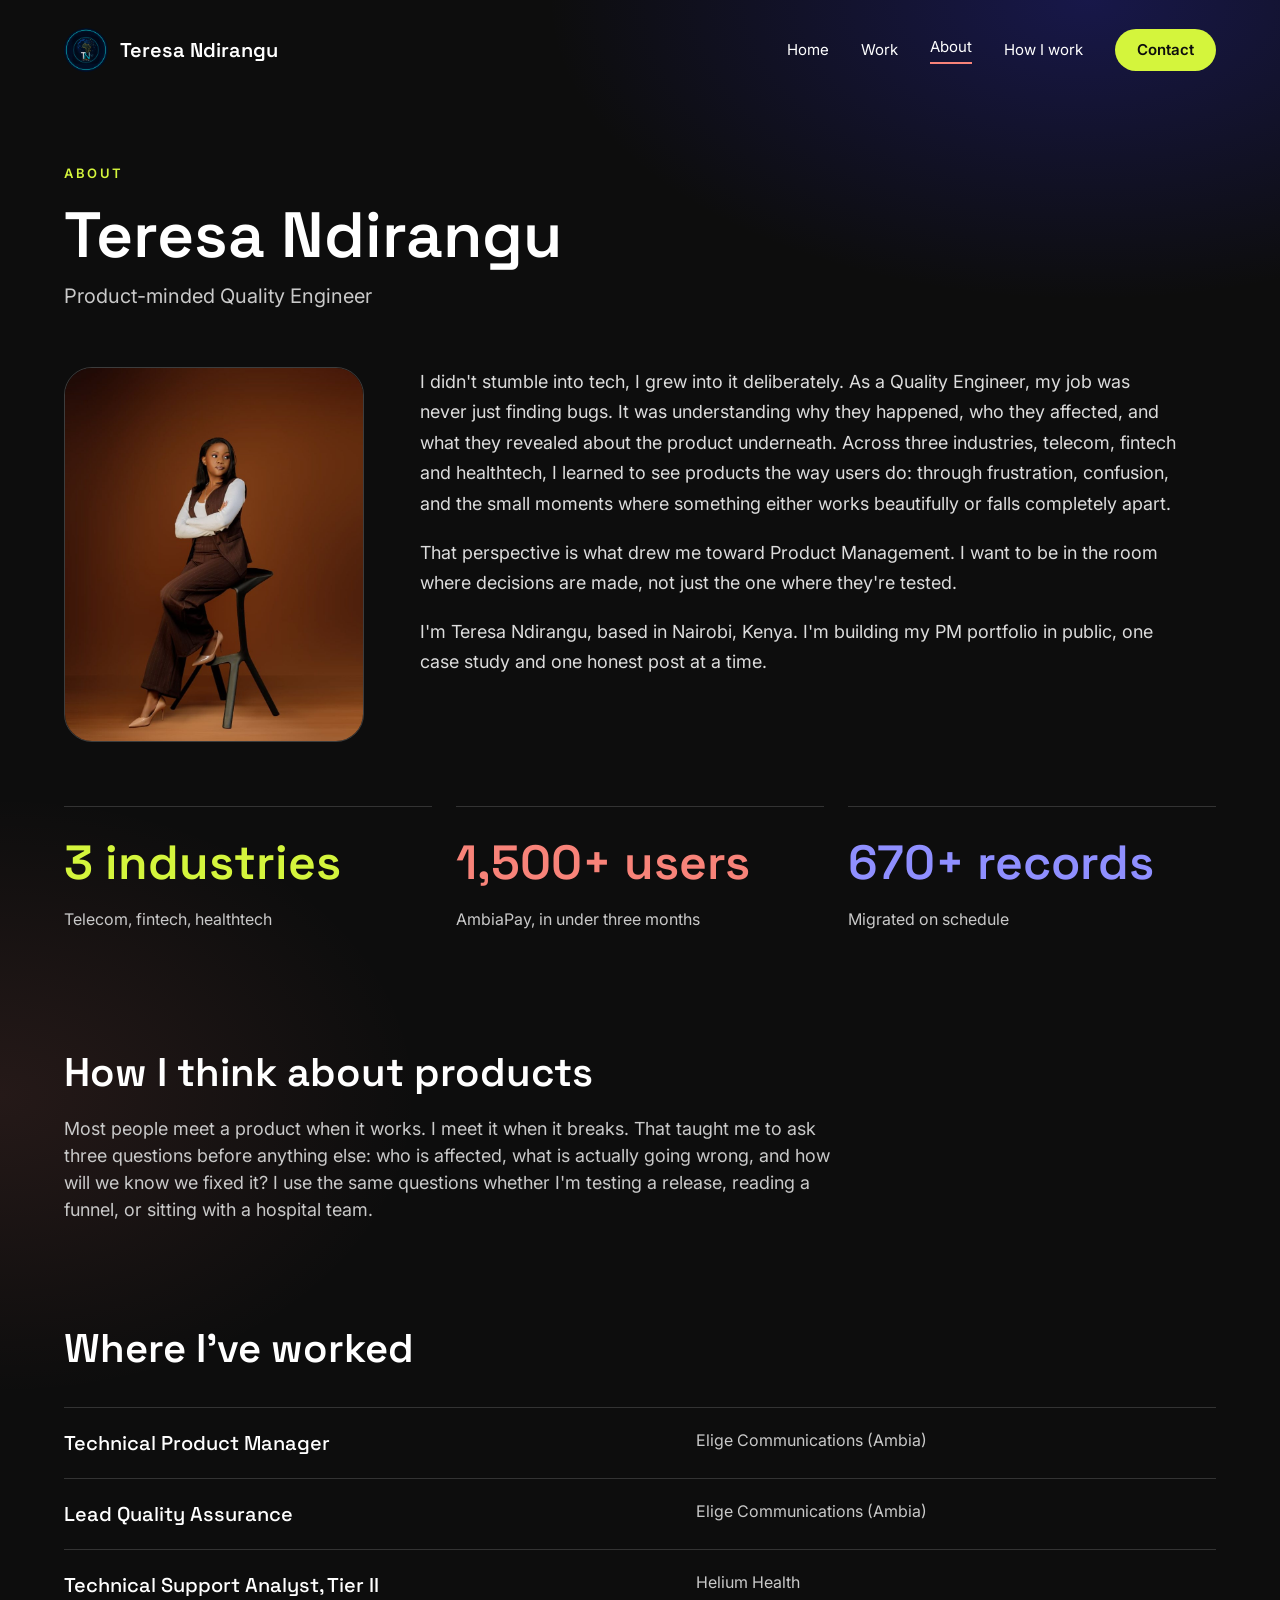
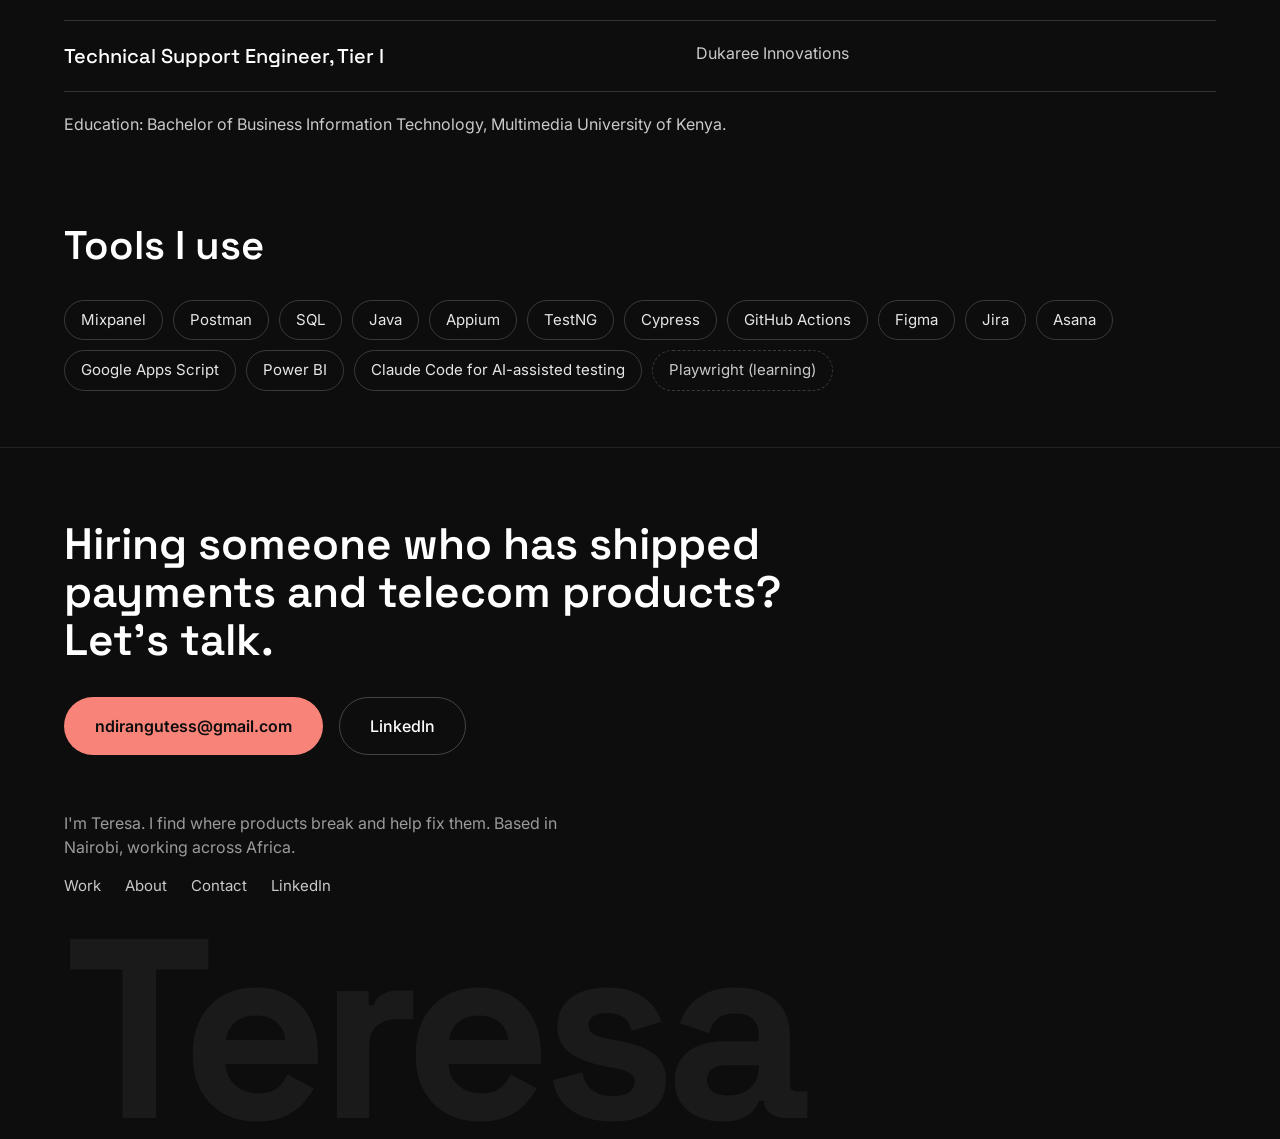
==== about.html @ 6f87e32b "Add portfolio site: home, work, about, how I work, contact Co-Authored-By: Claude Sonnet 5.5 <norepl" ====
<!doctype html>
<html lang="en">
<head>
<meta charset="utf-8">
<meta name="viewport" content="width=device-width, initial-scale=1">
<title>About | Teresa Ndirangu</title>
<meta name="description" content="Product-minded Quality Engineer based in Nairobi. Telecom, fintech and healthtech.">
<link rel="preconnect" href="https://fonts.googleapis.com">
<link href="https://fonts.googleapis.com/css2?family=Space+Grotesk:wght@400;500;600;700&family=Inter:wght@400;500;600&display=swap" rel="stylesheet">
<link rel="stylesheet" href="style.css">
</head>
<body>
<header class="nav">
  <a class="brand" href="index.html"><img src="assets/logo.jpg" alt="TN logo"><span>Teresa Ndirangu</span></a>
  <button class="burger" aria-expanded="false" aria-label="Menu">Menu</button>
  <nav class="links"><a href="index.html">Home</a><a href="work.html">Work</a><a href="about.html" class=on>About</a><a href="how-i-work.html">How I work</a><a class="cta" href="contact.html">Contact</a></nav>
</header>
<main>
<section class="wrap page-h">
  <div class="eyebrow">About</div>
  <h1>Teresa Ndirangu</h1>
  <p class="muted" style="font-size:20px;margin:12px 0 0">Product-minded Quality Engineer</p>
</section>
<section class="wrap about">
  <img src="assets/about.jpg" alt="Teresa Ndirangu seated on a stool in a brown pinstripe suit">
  <div class="txt">
    <p>I didn't stumble into tech, I grew into it deliberately. As a Quality Engineer, my job was never just finding bugs. It was understanding why they happened, who they affected, and what they revealed about the product underneath. Across three industries, telecom, fintech and healthtech, I learned to see products the way users do: through frustration, confusion, and the small moments where something either works beautifully or falls completely apart.</p>
    <p>That perspective is what drew me toward Product Management. I want to be in the room where decisions are made, not just the one where they're tested.</p>
    <p>I'm Teresa Ndirangu, based in Nairobi, Kenya. I'm building my PM portfolio in public, one case study and one honest post at a time.</p>
  </div>
</section>
<section class="wrap proof" style="padding-top:8px">
  <div><div class="n" style="color:var(--lime)">3 industries</div><p>Telecom, fintech, healthtech</p></div>
  <div><div class="n" style="color:var(--coral)">1,500+ users</div><p>AmbiaPay, in under three months</p></div>
  <div><div class="n" style="color:#8f8fff">670+ records</div><p>Migrated on schedule</p></div>
</section>
<section class="wrap sec">
  <h2>How I think about products</h2>
  <p class="lead" style="max-width:780px">Most people meet a product when it works. I meet it when it breaks. That taught me to ask three questions before anything else: who is affected, what is actually going wrong, and how will we know we fixed it? I use the same questions whether I'm testing a release, reading a funnel, or sitting with a hospital team.</p>
</section>
<section class="wrap sec" style="padding-top:8px">
  <h2>Where I've worked</h2>
  <div class="roles" style="margin-top:28px">
    <div><b>Technical Product Manager</b><span>Elige Communications (Ambia)</span></div>
    <div><b>Lead Quality Assurance</b><span>Elige Communications (Ambia)</span></div>
    <div><b>Technical Support Analyst, Tier II</b><span>Helium Health</span></div>
    <div><b>Technical Support Engineer, Tier I</b><span>Dukaree Innovations</span></div>
  </div>
  <p class="muted" style="margin-top:20px">Education: Bachelor of Business Information Technology, Multimedia University of Kenya.</p>
</section>
<section class="wrap sec" style="padding-top:8px">
  <h2>Tools I use</h2>
  <div class="chips" style="margin-top:24px"><span>Mixpanel</span><span>Postman</span><span>SQL</span><span>Java</span><span>Appium</span><span>TestNG</span><span>Cypress</span><span>GitHub Actions</span><span>Figma</span><span>Jira</span><span>Asana</span><span>Google Apps Script</span><span>Power BI</span><span>Claude Code for AI-assisted testing</span><span class="learn">Playwright (learning)</span></div>
</section>
</main>
<footer class="wrap cta-sec">
  <h2>Hiring someone who has shipped payments and telecom products? Let's talk.</h2>
  <div class="row"><a class="btn coral" href="mailto:ndirangutess@gmail.com">ndirangutess@gmail.com</a><a class="btn ghost" href="https://www.linkedin.com/in/teresa-ndirangu/" target="_blank" rel="noopener">LinkedIn</a></div>
  <p class="blurb">I'm Teresa. I find where products break and help fix them. Based in Nairobi, working across Africa.</p>
  <div class="foot-links"><a href="work.html">Work</a><a href="about.html">About</a><a href="contact.html">Contact</a><a href="https://www.linkedin.com/in/teresa-ndirangu/" target="_blank" rel="noopener">LinkedIn</a></div>
  <div class="wordmark" aria-hidden="true">Teresa</div>
</footer>
<script src="script.js"></script>
</body>
</html>
---- style.css ----
:root{--bg:#0d0d0d;--blue:#3333E6;--lime:#D4F53C;--coral:#F88379;--text:#fff;--muted:#c9c9c9;--line:#2a2a2a;--pad:64px}
*{box-sizing:border-box}
html{scroll-behavior:smooth}
body{margin:0;background-color:var(--bg);background-image:radial-gradient(900px 500px at 85% 0%,rgba(51,51,230,.28),transparent 60%),radial-gradient(700px 500px at 0% 40%,rgba(248,131,121,.10),transparent 60%);background-repeat:no-repeat;color:var(--text);font-family:'Inter',system-ui,sans-serif;line-height:1.5}
a{color:inherit;text-decoration:none}
img{max-width:100%}
h1,h2,h3{font-family:'Space Grotesk',sans-serif;font-weight:600;margin:0}
.wrap{padding-left:var(--pad);padding-right:var(--pad)}
.eyebrow{font-size:13px;letter-spacing:.2em;color:var(--lime);font-weight:600;text-transform:uppercase}
.muted{color:var(--muted)}
/* nav */
.nav{display:flex;align-items:center;justify-content:space-between;gap:16px;padding:28px var(--pad);position:relative;z-index:5}
.brand{display:flex;align-items:center;gap:12px;font-family:'Space Grotesk',sans-serif;font-weight:600;font-size:20px}
.brand img{width:44px;height:44px;border-radius:999px;object-fit:cover}
.links{display:flex;gap:32px;align-items:center;font-size:15px}
.links a:hover{color:var(--lime)}
.links a.on{border-bottom:2px solid var(--coral);padding-bottom:4px}
.links a.cta{background:var(--lime);color:#0d0d0d;padding:10px 22px;border-radius:999px;font-weight:600;border:0}
.links a.cta:hover{color:#0d0d0d;filter:brightness(1.08)}
.burger{display:none;background:none;border:1px solid #444;color:#fff;border-radius:12px;padding:10px 14px;font:inherit;cursor:pointer}
/* buttons */
.btn{display:inline-block;padding:16px 30px;border-radius:999px;font-weight:600;border:1px solid transparent;cursor:pointer;font:inherit;font-weight:600}
.btn.blue{background:linear-gradient(135deg,#3333E6,#6a6aff);color:#fff}
.btn.ghost{border-color:#444;font-weight:500;background:none;color:#fff}
.btn.coral{background:var(--coral);color:#0d0d0d}
.btn:hover{filter:brightness(1.1)}
/* hero */
.hero{position:relative;overflow:hidden;padding-top:56px;padding-bottom:40px;display:flex;flex-wrap:nowrap;gap:48px;align-items:center}
.hero .logo-bg{position:absolute;left:-440px;top:50%;width:1100px;max-width:none;transform:translateY(-50%);opacity:.2;mix-blend-mode:screen;pointer-events:none;-webkit-mask-image:linear-gradient(to right,#000 45%,transparent 85%);mask-image:linear-gradient(to right,#000 45%,transparent 85%)}
.hero .copy{flex:1 1 0;min-width:0;position:relative}
.hero h1{font-size:68px;line-height:1.03;margin-top:20px}
.hero p{font-size:19px;line-height:1.6;color:var(--muted);max-width:640px;margin:28px 0 0}
.hero .row{display:flex;gap:16px;margin-top:36px;flex-wrap:wrap}
.hero .photo{flex:0 1 400px;position:relative;min-width:0}
.hero .photo .glow{position:absolute;inset:-14px;border-radius:48px;background:linear-gradient(150deg,rgba(212,245,60,.55),rgba(248,131,121,.45) 55%,rgba(51,51,230,.55));filter:blur(28px);opacity:.55}
.hero .photo img{position:relative;display:block;width:100%;aspect-ratio:4/5;object-fit:cover;object-position:50% 20%;border-radius:40px;border:1px solid rgba(255,255,255,.2)}
/* proof */
.proof{padding-top:56px;padding-bottom:56px;display:grid;grid-template-columns:repeat(3,minmax(0,1fr));gap:24px}
.proof>div{border-top:1px solid #333;padding-top:20px}
.proof .n{font-family:'Space Grotesk',sans-serif;font-size:48px;font-weight:600}
.proof p{margin:8px 0 0;color:var(--muted)}
/* sections */
.sec{padding-top:56px;padding-bottom:56px}
.sec h2{font-size:40px}
.sec .lead{color:var(--muted);font-size:18px;margin:12px 0 32px;max-width:720px}
.exp{border-top:1px solid #333}
.exp>div{display:flex;flex-wrap:wrap;gap:16px 40px;padding:24px 0;border-bottom:1px solid #333;align-items:baseline}
.exp .num{font-family:'Space Grotesk',sans-serif;width:48px}
.exp .t{font-family:'Space Grotesk',sans-serif;font-size:24px;font-weight:500;flex:0 0 300px}
.exp .d{color:var(--muted);flex:1 1 320px;line-height:1.55}
/* staircase */
.head-row{display:flex;flex-wrap:wrap;justify-content:space-between;align-items:flex-end;gap:16px;margin-bottom:48px}
.stairs{display:grid;grid-template-columns:repeat(3,minmax(0,1fr));gap:28px;align-items:start;padding-bottom:260px}
.card{display:flex;flex-direction:column;justify-content:space-between;height:420px;padding:32px;border-radius:32px;transition:transform .2s,box-shadow .2s}
.card:hover{transform:translateY(-4px)}
.card:nth-child(2){margin-top:120px}.card:nth-child(3){margin-top:240px}
.card .tag{font-size:12px;letter-spacing:.16em;font-weight:600;text-transform:uppercase}
.card .foot{display:flex;align-items:flex-end;justify-content:space-between;gap:16px}
.card h3{font-size:30px;line-height:1.1}
.card p{color:#eee;margin:12px 0 0}
.go{flex:0 0 auto;display:flex;align-items:center;justify-content:center;width:46px;height:46px;border-radius:999px;background:rgba(255,255,255,.14);border:1px solid rgba(255,255,255,.35)}
.go svg{width:18px;height:18px}
.g-lime{background:linear-gradient(160deg,rgba(212,245,60,.55),rgba(212,245,60,.10) 55%,rgba(212,245,60,0));border:1px solid rgba(212,245,60,.35)}
.g-coral{background:linear-gradient(160deg,rgba(248,131,121,.75),rgba(248,131,121,.18) 55%,rgba(248,131,121,0));border:1px solid rgba(248,131,121,.5)}
.g-blue{background:linear-gradient(160deg,rgba(80,80,255,.7),rgba(51,51,230,.16) 55%,rgba(51,51,230,0));border:1px solid rgba(120,120,255,.45)}
.t-lime{color:var(--lime)}.t-coral{color:#ffd2cd}.t-blue{color:#b5b5ff}
/* cta + footer */
.cta-sec{padding-top:72px;border-top:1px solid #222;overflow:hidden}
.cta-sec h2{font-size:44px;line-height:1.1;max-width:760px}
.cta-sec .row{display:flex;flex-wrap:wrap;gap:16px;margin-top:32px}
.blurb{color:#9a9a9a;margin:56px 0 0;max-width:520px}
.foot-links{display:flex;gap:24px;flex-wrap:wrap;margin-top:16px;color:var(--muted);font-size:15px}
.foot-links a:hover{color:var(--lime)}
.wordmark{font-family:'Space Grotesk',sans-serif;font-weight:700;font-size:min(20vw,260px);line-height:.85;letter-spacing:-.04em;color:#1a1a1a;margin-top:24px;white-space:nowrap;overflow:hidden;user-select:none}
/* page headers */
.page-h{padding-top:64px;padding-bottom:32px}
.page-h h1{font-size:64px;line-height:1.05;margin-top:18px;max-width:980px}
/* stages strip */
.strip{display:grid;grid-template-columns:repeat(4,minmax(0,1fr));gap:20px;margin-top:48px}
.strip>div{padding-top:14px;border-top:3px solid var(--lime)}
.strip>div:nth-child(2){border-color:var(--coral)}.strip>div:nth-child(3){border-color:#8f8fff}
.strip h3{font-size:22px}.strip p{color:var(--muted);font-size:15px;margin:6px 0 0}
/* stories */
.stories{display:flex;flex-direction:column;gap:28px;padding-top:48px;padding-bottom:96px}
.story{border-radius:32px;overflow:hidden}
.story-head{display:flex;width:100%;align-items:flex-end;justify-content:space-between;gap:24px;padding:40px 44px;background:none;border:0;color:#fff;text-align:left;cursor:pointer;font:inherit}
.story-head h3{font-size:34px;line-height:1.1;margin:14px 0 8px;max-width:780px}
.story-head .sub{font-size:18px;color:#f0f0f0;margin-bottom:14px}
.story-head .snip{font-size:15px;color:#d8d8d8;max-width:700px}
.story-head .go .minus{display:none}
.story.open .go .plus{display:none}.story.open .go .minus{display:block}
.story-body{display:none;padding:0 44px 44px}
.story.open .story-body{display:block}
.stage{display:flex;flex-wrap:wrap;gap:12px 32px;padding:18px 0;border-top:1px solid rgba(255,255,255,.14)}
.stage b{flex:0 0 190px;font-size:12px;letter-spacing:.16em;font-weight:600}
.stage span{flex:1 1 420px;color:#e6e6e6;line-height:1.6}
.ph{border:1.5px dashed rgba(255,255,255,.35);border-radius:16px;padding:28px;color:#bbb;font-size:14px;margin-top:20px}
.g-mix{background:linear-gradient(150deg,rgba(80,80,255,.55) 0%,rgba(248,131,121,.32) 50%,rgba(212,245,60,.10) 80%,rgba(212,245,60,0));border:1px solid rgba(180,160,255,.4)}
.t-mix{color:#e4dcff}
.collage{display:grid;grid-template-columns:1fr 1fr;gap:28px;padding:24px 0}
.collage .lbl{font-size:12px;letter-spacing:.16em;font-weight:600;text-transform:uppercase;margin-bottom:14px;color:#e4dcff}
.collage .tiles{display:grid;grid-template-columns:repeat(3,minmax(0,1fr));gap:12px}
.collage .tile{position:relative;aspect-ratio:9/19.5;border-radius:22px;overflow:hidden;border:1px solid rgba(255,255,255,.25);background:#000;box-shadow:0 18px 40px rgba(0,0,0,.45)}
.collage .tile em{position:absolute;left:0;right:0;bottom:0;padding:22px 12px 10px;font-style:normal;font-size:12px;color:#fff;background:linear-gradient(transparent,rgba(0,0,0,.85))}

.collage .v2 .tile:nth-child(even){transform:translateY(28px)}
.collage .v1 .tile:nth-child(even){transform:translateY(-10px) rotate(1.5deg)}
.collage .v1 .tile:nth-child(odd){transform:rotate(-1.5deg)}
.collage .tile img{width:100%;height:100%;object-fit:cover;object-position:top;display:block}
.decs{margin:0;padding-left:20px;display:flex;flex-direction:column;gap:8px}
/* about */
.about{display:flex;flex-wrap:nowrap;gap:56px;align-items:flex-start;padding-top:24px;padding-bottom:56px}
.about img{flex:0 0 300px;width:300px;aspect-ratio:4/5;object-fit:cover;object-position:50% 50%;border-radius:28px;border:1px solid rgba(255,255,255,.2)}
.about .txt{flex:1 1 0;min-width:0;max-width:760px}
.about .txt p{font-size:18px;line-height:1.7;color:#dcdcdc;margin:0 0 18px}
.roles{border-top:1px solid #333}
.roles>div{display:flex;flex-wrap:wrap;gap:8px 32px;padding:20px 0;border-bottom:1px solid #333}
.roles b{flex:1 1 320px;font-family:'Space Grotesk',sans-serif;font-size:20px;font-weight:500}
.roles span{flex:1 1 240px;color:var(--muted)}
.chips{display:flex;flex-wrap:wrap;gap:10px}
.chips span{border:1px solid #3a3a3a;border-radius:999px;padding:8px 16px;font-size:15px;color:#e6e6e6}
.chips span.learn{border-style:dashed;color:var(--muted)}
/* steps (how I work) */
.steps{display:flex;flex-direction:column;gap:20px}
.step{display:flex;flex-wrap:wrap;gap:16px 40px;padding:32px;border-radius:28px;align-items:flex-start}
.step .no{font-family:'Space Grotesk',sans-serif;font-size:44px;font-weight:600;flex:0 0 72px}
.step h3{font-size:28px;flex:0 0 260px}
.step p{flex:1 1 360px;margin:0;font-size:17px;line-height:1.65;color:#e8e8e8}
/* contact */
.contact{display:flex;flex-wrap:wrap;gap:56px;padding-top:24px;padding-bottom:96px}
.contact .info{flex:1 1 320px}
.contact form{flex:1 1 420px;display:flex;flex-direction:column;gap:16px;padding:32px;border-radius:28px}
.contact .two{display:grid;grid-template-columns:1fr 1fr;gap:16px}
.contact label{display:flex;flex-direction:column;gap:6px;font-size:14px;color:#ddd}
.contact input,.contact textarea{background:rgba(0,0,0,.35);border:1px solid #444;border-radius:14px;padding:14px;color:#fff;font:inherit}
.contact input:focus,.contact textarea:focus{outline:2px solid var(--lime);outline-offset:1px}
.contact textarea{min-height:140px;resize:vertical}
.note{font-size:13px;color:#9a9a9a}
/* responsive */
@media (max-width:1000px){
 .hero{gap:32px}.hero .photo{flex-basis:300px}.hero h1{font-size:44px}
 .about{gap:32px}.about img{flex-basis:220px;width:220px}
 :root{--pad:32px}
 .hero h1{font-size:54px}
 .stairs{grid-template-columns:1fr;padding-bottom:64px}
 .card:nth-child(2),.card:nth-child(3){margin-top:0}
 .card{height:340px}
 .strip{grid-template-columns:repeat(2,minmax(0,1fr))}
 .page-h h1{font-size:48px}
 .story-head,.story-body{padding-left:28px;padding-right:28px}
}
@media (max-width:700px){
 .hero{flex-wrap:wrap}.hero .copy{flex:1 1 100%}.hero .photo{flex:1 1 100%}
 .about{flex-wrap:wrap}.about img{flex-basis:auto;width:200px}
 .collage{grid-template-columns:1fr}
 :root{--pad:20px}
 .burger{display:block}
 .links{display:none;position:absolute;top:84px;left:20px;right:20px;flex-direction:column;align-items:stretch;gap:0;background:#151515;border:1px solid #333;border-radius:20px;padding:12px}
 .links.open{display:flex}
 .links a{padding:14px 12px}.links a.on{border-bottom:0;color:var(--coral)}
 .links a.cta{text-align:center;margin-top:6px}
 .hero h1{font-size:40px}.hero p{font-size:17px}
 .hero .logo-bg{left:-300px;width:800px}
 .proof{grid-template-columns:1fr}
 .sec h2,.page-h h1{font-size:34px}
 .exp .t{flex:1 1 100%}
 .cta-sec h2{font-size:32px}
 .strip{grid-template-columns:1fr}
 .story-head{padding:28px 20px}.story-head h3{font-size:26px}.story-body{padding:0 20px 28px}
 .stage b{flex:1 1 100%}
 .about img{width:180px}
 .step h3{flex:1 1 100%}.step .no{flex:1 1 100%}
 .contact .two{grid-template-columns:1fr}
}
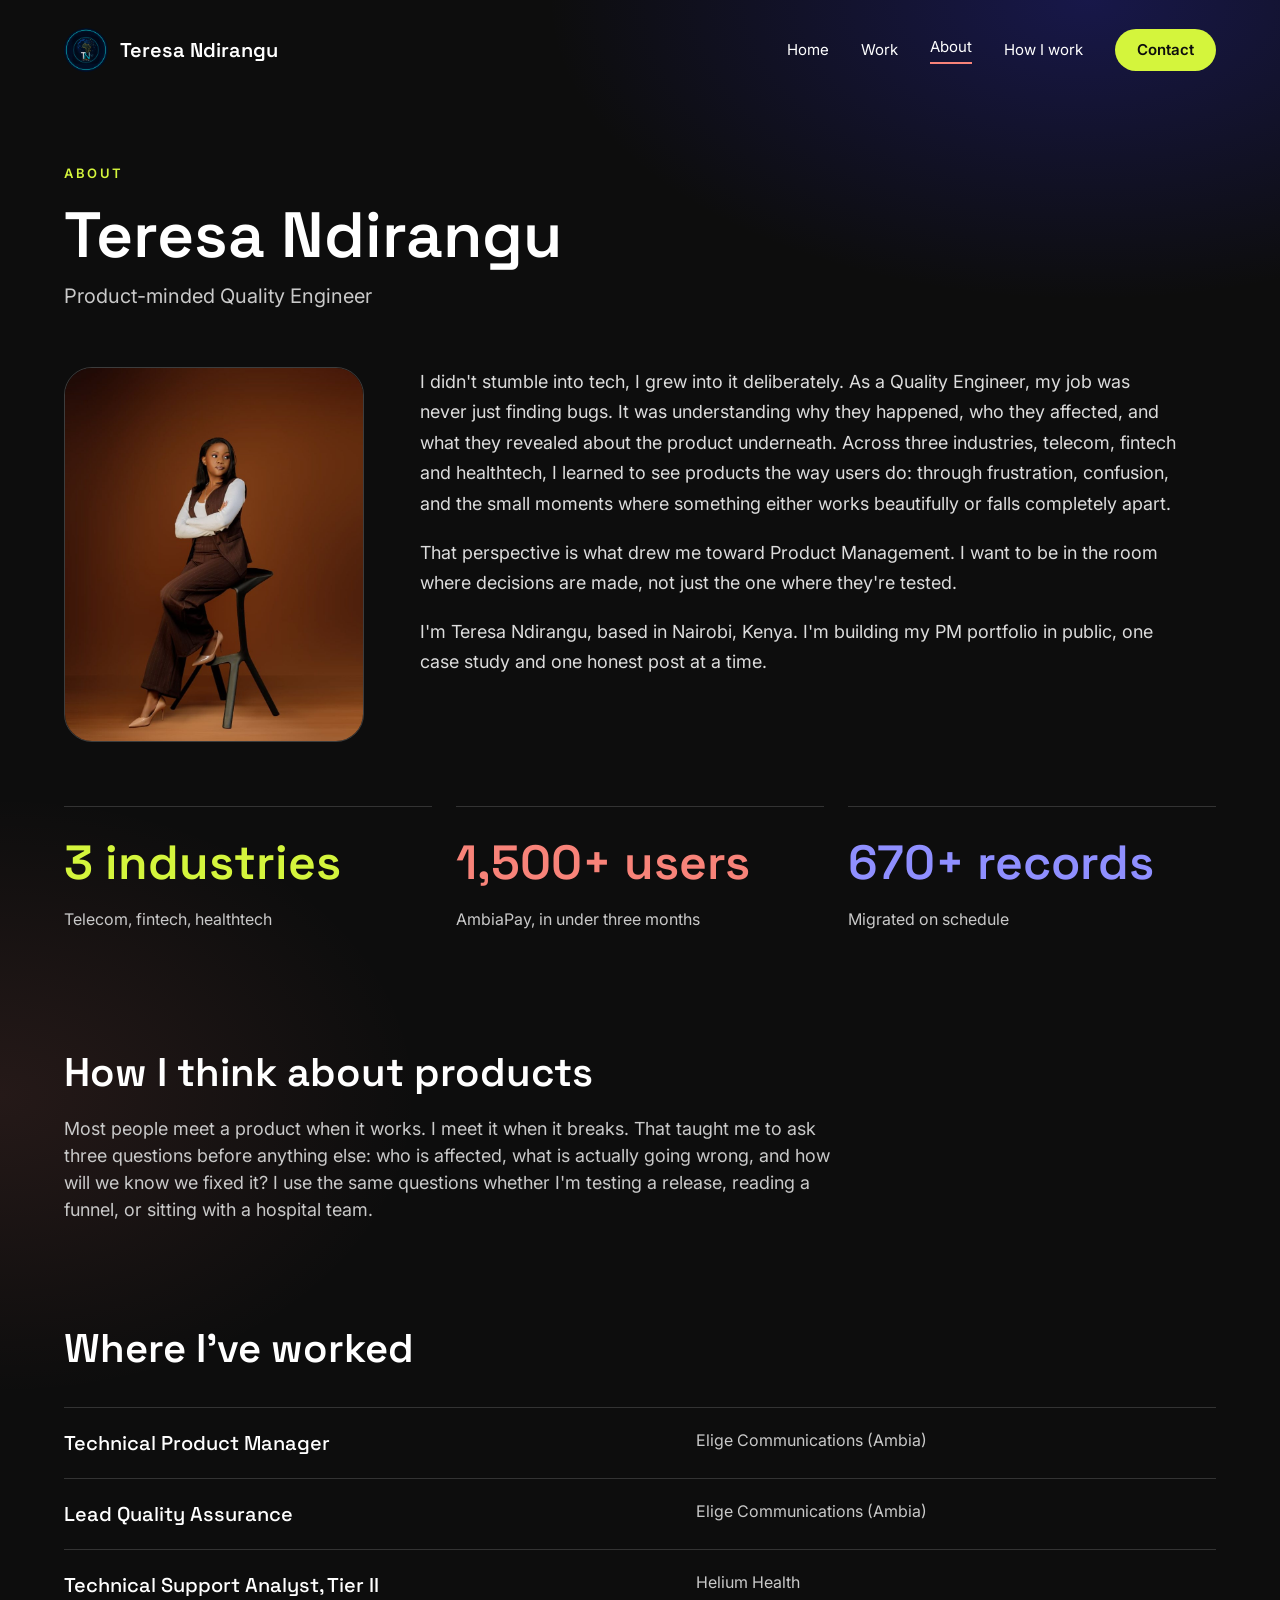
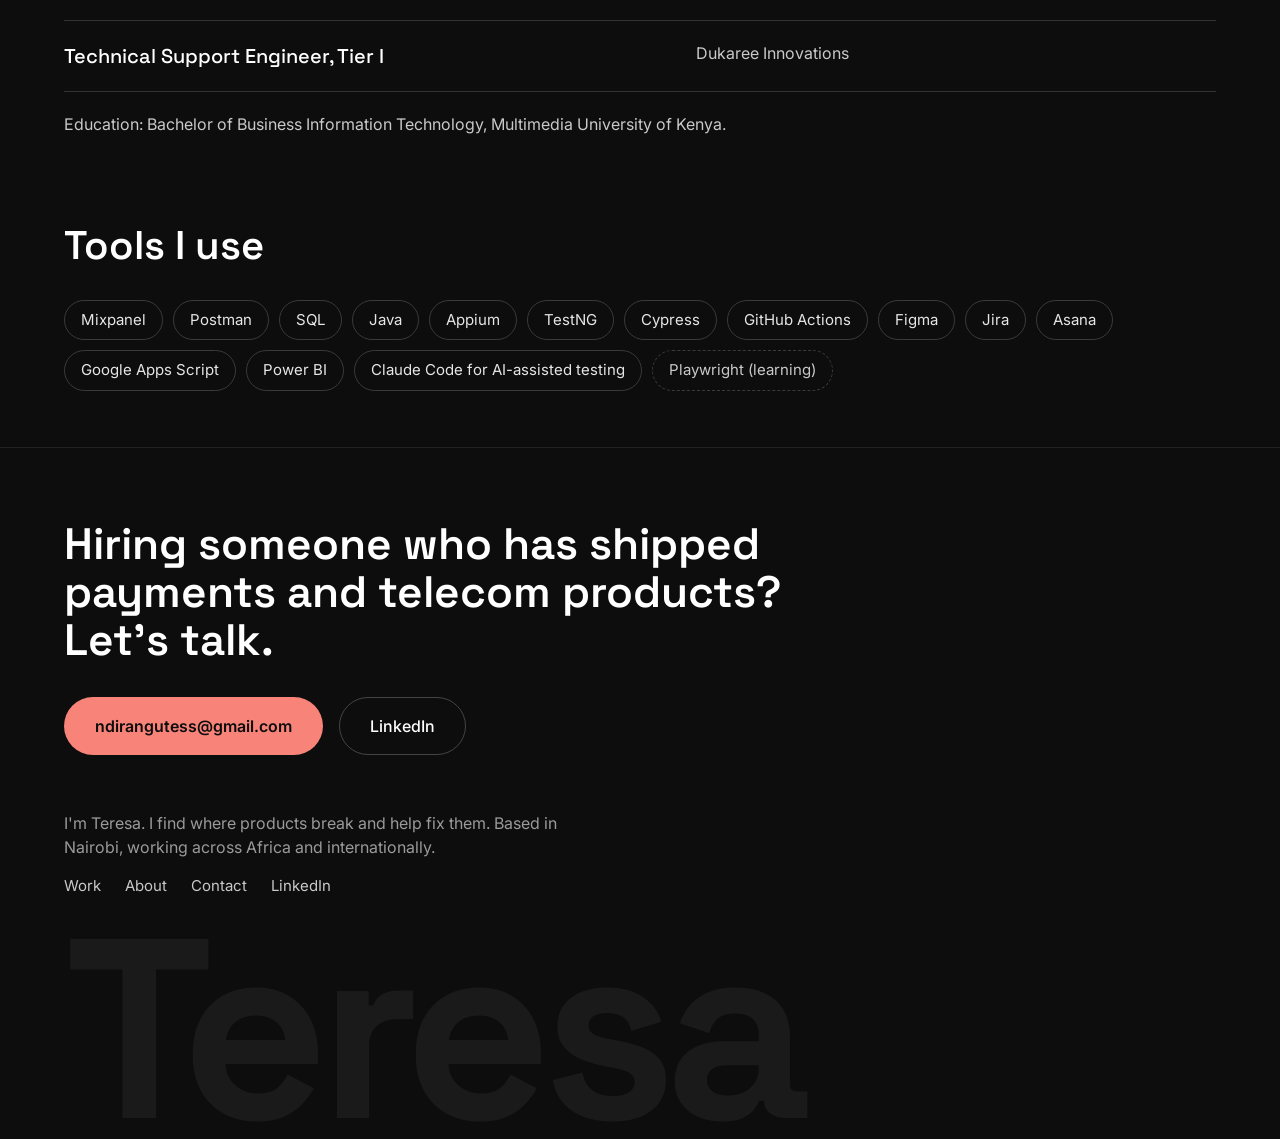
==== commit 3022d8aa: "Footer blurb: working across Africa and internationally Co-Authored-By: Claude Sonnet 5.5 <noreply@a" ====
--- a/about.html
+++ b/about.html
@@ -56,7 +56,7 @@
 <footer class="wrap cta-sec">
   <h2>Hiring someone who has shipped payments and telecom products? Let's talk.</h2>
   <div class="row"><a class="btn coral" href="mailto:ndirangutess@gmail.com">ndirangutess@gmail.com</a><a class="btn ghost" href="https://www.linkedin.com/in/teresa-ndirangu/" target="_blank" rel="noopener">LinkedIn</a></div>
-  <p class="blurb">I'm Teresa. I find where products break and help fix them. Based in Nairobi, working across Africa.</p>
+  <p class="blurb">I'm Teresa. I find where products break and help fix them. Based in Nairobi, working across Africa and internationally.</p>
   <div class="foot-links"><a href="work.html">Work</a><a href="about.html">About</a><a href="contact.html">Contact</a><a href="https://www.linkedin.com/in/teresa-ndirangu/" target="_blank" rel="noopener">LinkedIn</a></div>
   <div class="wordmark" aria-hidden="true">Teresa</div>
 </footer>
